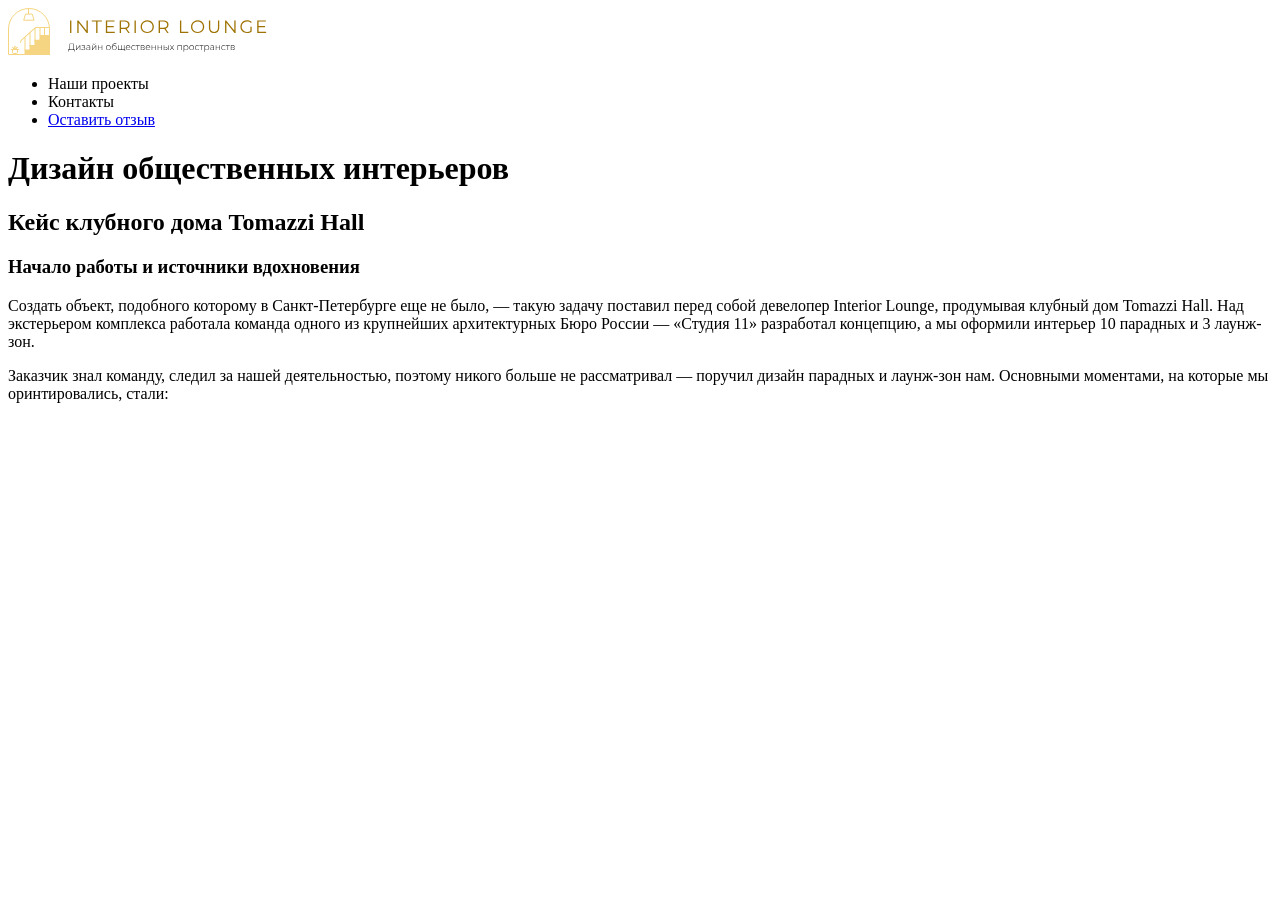
==== progress.html @ b6b1d071 "ДЗ "Работа с текстом"" ====
<!DOCTYPE html>
<html lang="ru">

<head>
  <meta charset="utf-8">
  <title>Заголовок страницы</title>
</head>

<body class="page">
  <header class="page__header header">
    <div class="header__wrapper header-wrapper">
      <img class="header-wrapper__logo" src="./img/Test-work/Group 3.svg" alt="Логотип компании INTERIOR LOUNGE">
      <nav class="header-wrapper__navigation navigation">
        <ul class="navigation__list">
          <li class="navigation__item">Наши проекты</li>
          <li class="navigation__item">Контакты</li>
          <li class="navigation__item">
            <a class="navigation__link" href="#">Оставить отзыв</a>
          </li>
        </ul>
      </nav>
    </div>
  </header>
  <main class="page__main main">
    <div class="main__wrapper">
      <h1>Дизайн общественных интерьеров</h1>
      <h2>Кейс клубного дома Tomazzi Hall</h2>
      <h3>Начало работы и источники вдохновения</h3>
      <p>Создать объект, подобного которому в Санкт-Петербурге еще не было, — такую задачу
        поставил перед собой девелопер Interior Lounge, продумывая клубный дом Tomazzi Hall.
        Над экстерьером комплекса работала команда одного из крупнейших архитектурных
        Бюро России — «Студия 11» разработал концепцию, а мы оформили интерьер 10 парадных и
        3 лаунж-зон.</p>
      <p>Заказчик знал команду, следил за нашей деятельностью, поэтому никого больше не
        рассматривал — поручил дизайн парадных и лаунж-зон нам.
        Основными моментами, на которые мы оринтировались, стали:</p>
    </div>
  </main>
</body>

</html>
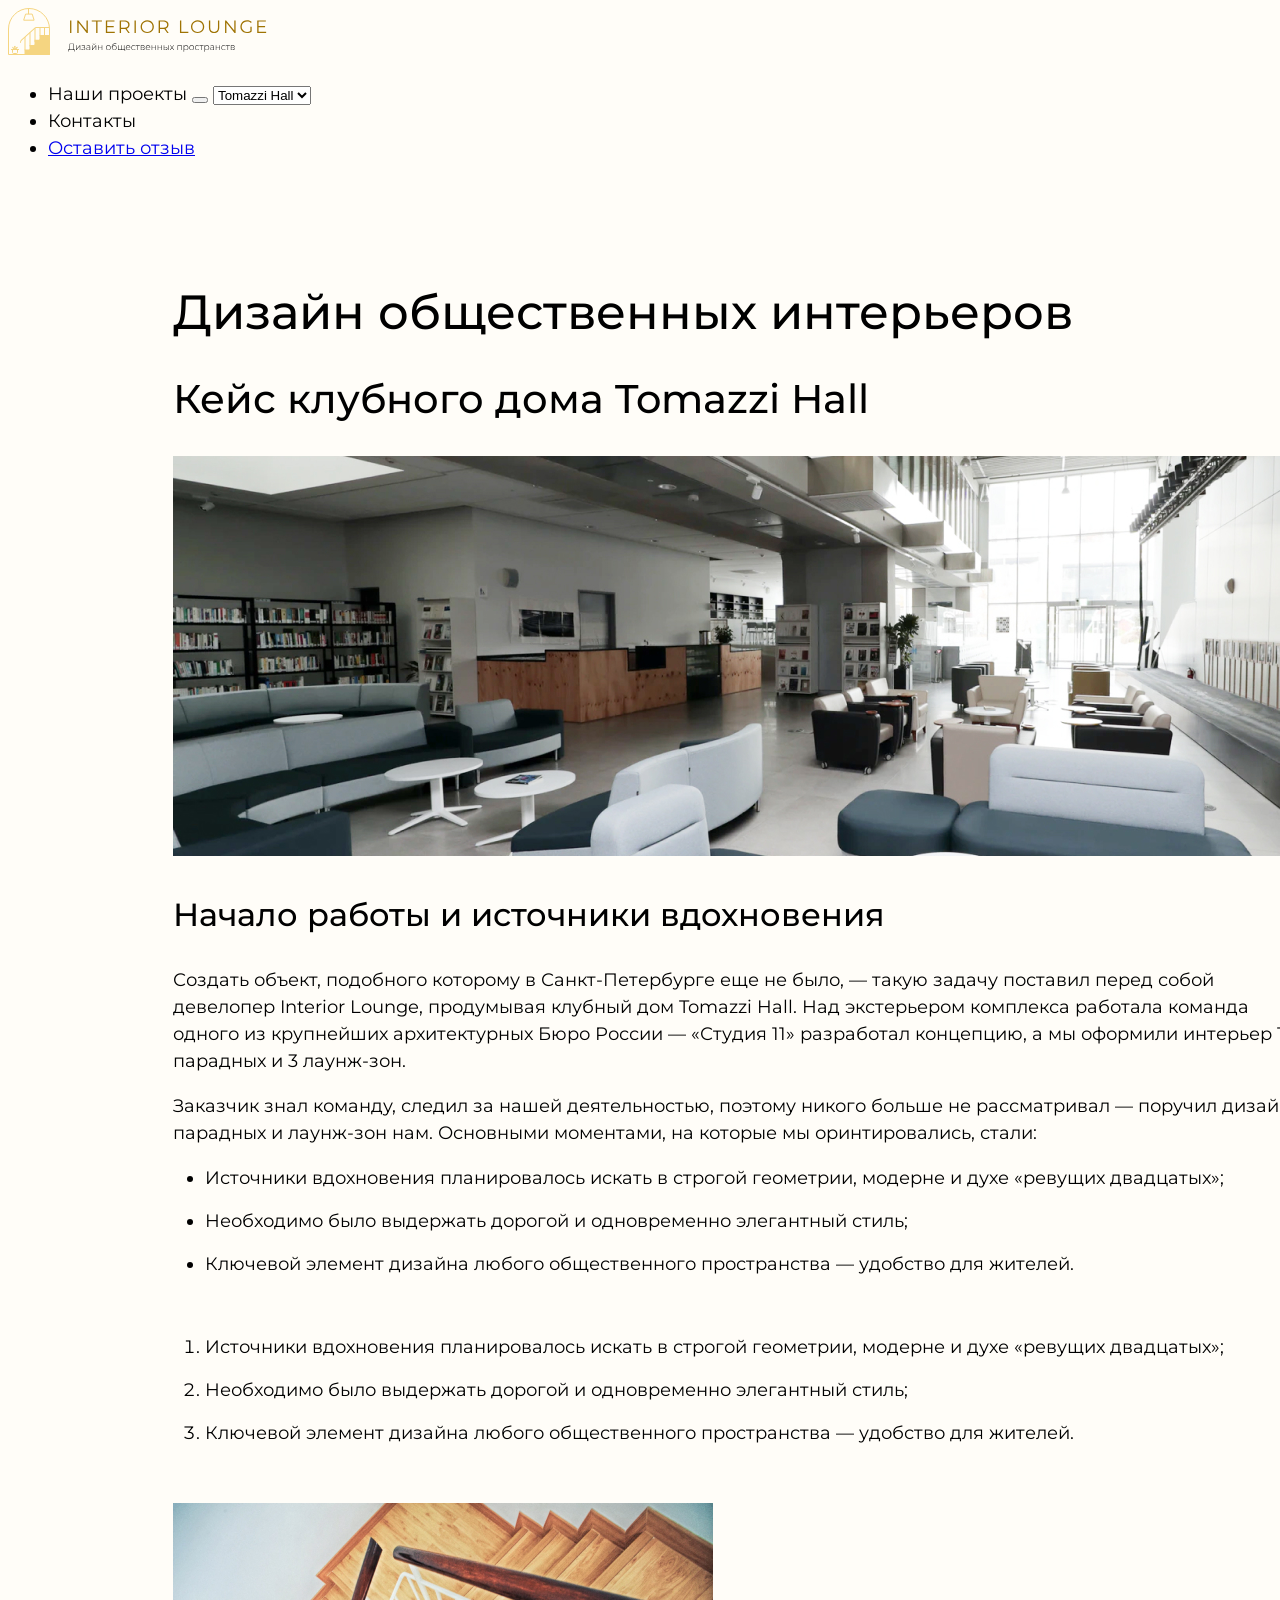
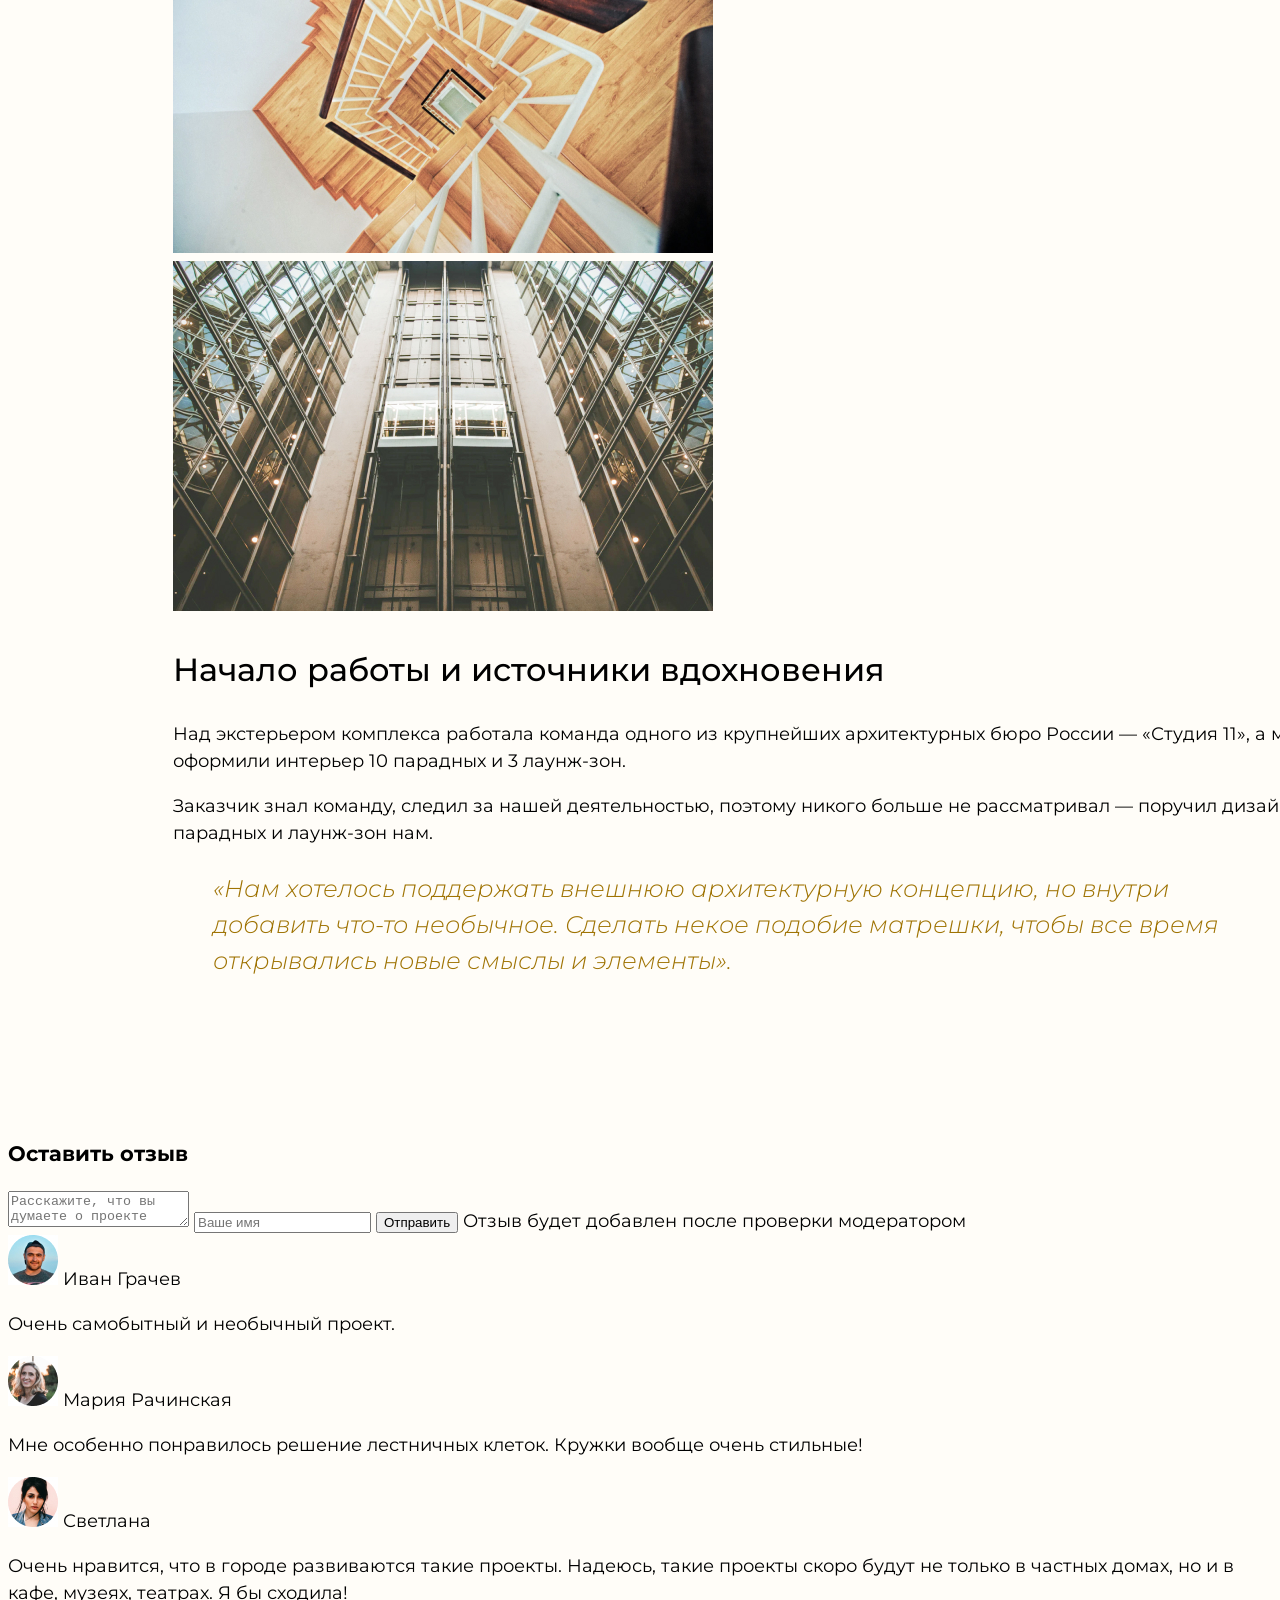
==== commit 16bb1e4e: "Продолжение ДЗ" ====
--- a/progress.html
+++ b/progress.html
@@ -3,16 +3,28 @@
 
 <head>
   <meta charset="utf-8">
+  <link rel="preconnect" href="https://fonts.googleapis.com">
+  <link rel="preconnect" href="https://fonts.gstatic.com" crossorigin>
+  <link href="https://fonts.googleapis.com/css2?family=Montserrat:wght@100..900&display=swap" rel="stylesheet">
+  <link rel="stylesheet" href="css/test.css">
   <title>Заголовок страницы</title>
 </head>
 
 <body class="page">
   <header class="page__header header">
     <div class="header__wrapper header-wrapper">
-      <img class="header-wrapper__logo" src="./img/Test-work/Group 3.svg" alt="Логотип компании INTERIOR LOUNGE">
+      <img class="header-wrapper__logo" src="./img/Test-work/header-logo.svg" alt="Логотип компании INTERIOR LOUNGE">
       <nav class="header-wrapper__navigation navigation">
         <ul class="navigation__list">
-          <li class="navigation__item">Наши проекты</li>
+          <li class="navigation__item select">
+            <span class="select__title">Наши проекты</span>
+            <button class="select__button" type="button"></button>
+            <select>
+              <option>Tomazzi Hall</option>
+              <option>Lounge Hall</option>
+              <option>Astra Hall</option>
+            </select>
+          </li>
           <li class="navigation__item">Контакты</li>
           <li class="navigation__item">
             <a class="navigation__link" href="#">Оставить отзыв</a>
@@ -21,10 +33,13 @@
       </nav>
     </div>
   </header>
-  <main class="page__main main">
-    <div class="main__wrapper">
+  <main class="page__main">
+    <div class="wysiwyg__wrapper">
       <h1>Дизайн общественных интерьеров</h1>
       <h2>Кейс клубного дома Tomazzi Hall</h2>
+      <div class="front-image-wrapper">
+        <img src="./img/Test-work/front-image.jpg" alt="Клубный дом Tomazzi Hall">
+      </div>
       <h3>Начало работы и источники вдохновения</h3>
       <p>Создать объект, подобного которому в Санкт-Петербурге еще не было, — такую задачу
         поставил перед собой девелопер Interior Lounge, продумывая клубный дом Tomazzi Hall.
@@ -34,8 +49,62 @@
       <p>Заказчик знал команду, следил за нашей деятельностью, поэтому никого больше не
         рассматривал — поручил дизайн парадных и лаунж-зон нам.
         Основными моментами, на которые мы оринтировались, стали:</p>
+      <ul>
+        <li>Источники вдохновения планировалось искать в строгой геометрии, модерне и духе «ревущих двадцатых»;</li>
+        <li>Необходимо было выдержать дорогой и одновременно элегантный стиль;</li>
+        <li>Ключевой элемент дизайна любого общественного пространства — удобство для жителей.</li>
+      </ul>
+      <ol>
+        <li>Источники вдохновения планировалось искать в строгой геометрии, модерне и духе «ревущих двадцатых»;</li>
+        <li>Необходимо было выдержать дорогой и одновременно элегантный стиль;</li>
+        <li>Ключевой элемент дизайна любого общественного пространства — удобство для жителей.</li>
+      </ol>
+      <div class="ladder-image-wrapper">
+        <img src="./img/Test-work/ladder.jpg" alt="Деревянная винтовая лестница">
+      </div>
+      <div class="elevator-image-wrapper">
+        <img src="./img/Test-work/elevator.jpg" alt="Движущийся прозрачный лифт">
+      </div>
+      <h3>Начало работы и источники вдохновения</h3>
+      <p>Над экстерьером комплекса работала команда одного из крупнейших архитектурных бюро России — «Студия 11», а мы
+        оформили интерьер 10 парадных и 3 лаунж-зон.</p>
+      <span>Заказчик знал команду, следил за нашей деятельностью, поэтому никого больше не рассматривал — поручил дизайн
+        парадных и лаунж-зон нам.</span>
+      <blockquote>«Нам хотелось поддержать внешнюю архитектурную концепцию, но внутри добавить что-то необычное. Сделать
+        некое подобие матрешки, чтобы все время открывались новые смыслы и элементы». </blockquote>
     </div>
   </main>
+  <footer class="page__footer footer">
+    <h3 class="footer__title">Оставить отзыв </h3>
+    <form class="footer__form form" action="" method="post">
+      <textarea class="form__feedback" placeholder="Расскажите, что вы думаете о проекте"></textarea>
+      <label class="form__label" for="name">
+        <input class="form__input" name="user-name" id="name" type="text" placeholder="Ваше имя">
+      </label>
+      <button class="form__button" type="submit">Отправить</button>
+      <span class="form__explanatory-text">Отзыв будет добавлен после проверки модератором</span>
+    </form>
+    <div class="footer__comments comments">
+      <article class="comments__user user">
+        <img class="user__avatar" src="./img/Test-work/user-one.jpg" alt="Пользователь">
+        <span class="user__name">Иван Грачев</span>
+        <p class="user__comment-text">Очень самобытный и необычный проект.</p>
+      </article>
+      <article class="comments__user user">
+        <img class="user__avatar" src="./img/Test-work/user-two.jpg" alt="Пользователь">
+        <span class="user__name">Мария Рачинская</span>
+        <p class="user__comment-text">Мне особенно понравилось решение лестничных клеток.
+          Кружки вообще очень стильные!</p>
+      </article>
+      <article class="comments__user user">
+        <img class="user__avatar" src="./img/Test-work/user-three.jpg" alt="Пользователь">
+        <span class="user__name">Светлана</span>
+        <p class="user__comment-text">Очень нравится, что в городе развиваются такие проекты. Надеюсь, такие проекты
+          скоро будут не только в частных домах, но и в кафе, музеях, театрах.
+          Я бы сходила!</p>
+      </article>
+    </div>
+  </footer>
 </body>
 
 </html>
--- a/css/test.css
+++ b/css/test.css
@@ -0,0 +1,55 @@
+body {
+  font-family: "Montserrat", "Tahoma", sans-serif;
+  font-weight: 400;
+  font-size: 18px;
+  line-height: 1.5;
+  color: #000000;
+  min-width: 1140px;
+  background-color: #FFFDF8;
+}
+
+.wysiwyg__wrapper {
+  min-width: 1140px;
+  background-color: #FFFDF8;
+  padding: 72px 165px 114px 165px;
+  font-size: 18px;
+  color: #000000;
+}
+
+.wysiwyg__wrapper blockquote {
+  font-weight: 300;
+  font-size: 24px;
+  font-style: italic;
+  color: #9F7303;
+}
+
+.wysiwyg__wrapper h1,
+.wysiwyg__wrapper h2,
+.wysiwyg__wrapper h3 {
+  font-weight: 500;
+  line-height: 1.2;
+}
+
+.wysiwyg__wrapper h1 {
+  font-size: 48px;
+}
+
+.wysiwyg__wrapper h2 {
+  font-size: 40px;
+}
+
+.wysiwyg__wrapper h3 {
+  font-size: 32px;
+}
+
+.wysiwyg__wrapper ol,
+.wysiwyg__wrapper ul {
+  margin: 0;
+  margin-bottom: 56px;
+  margin-left: 32px;
+  padding: 0;
+}
+
+.wysiwyg__wrapper li {
+  margin-bottom: 16px;
+}
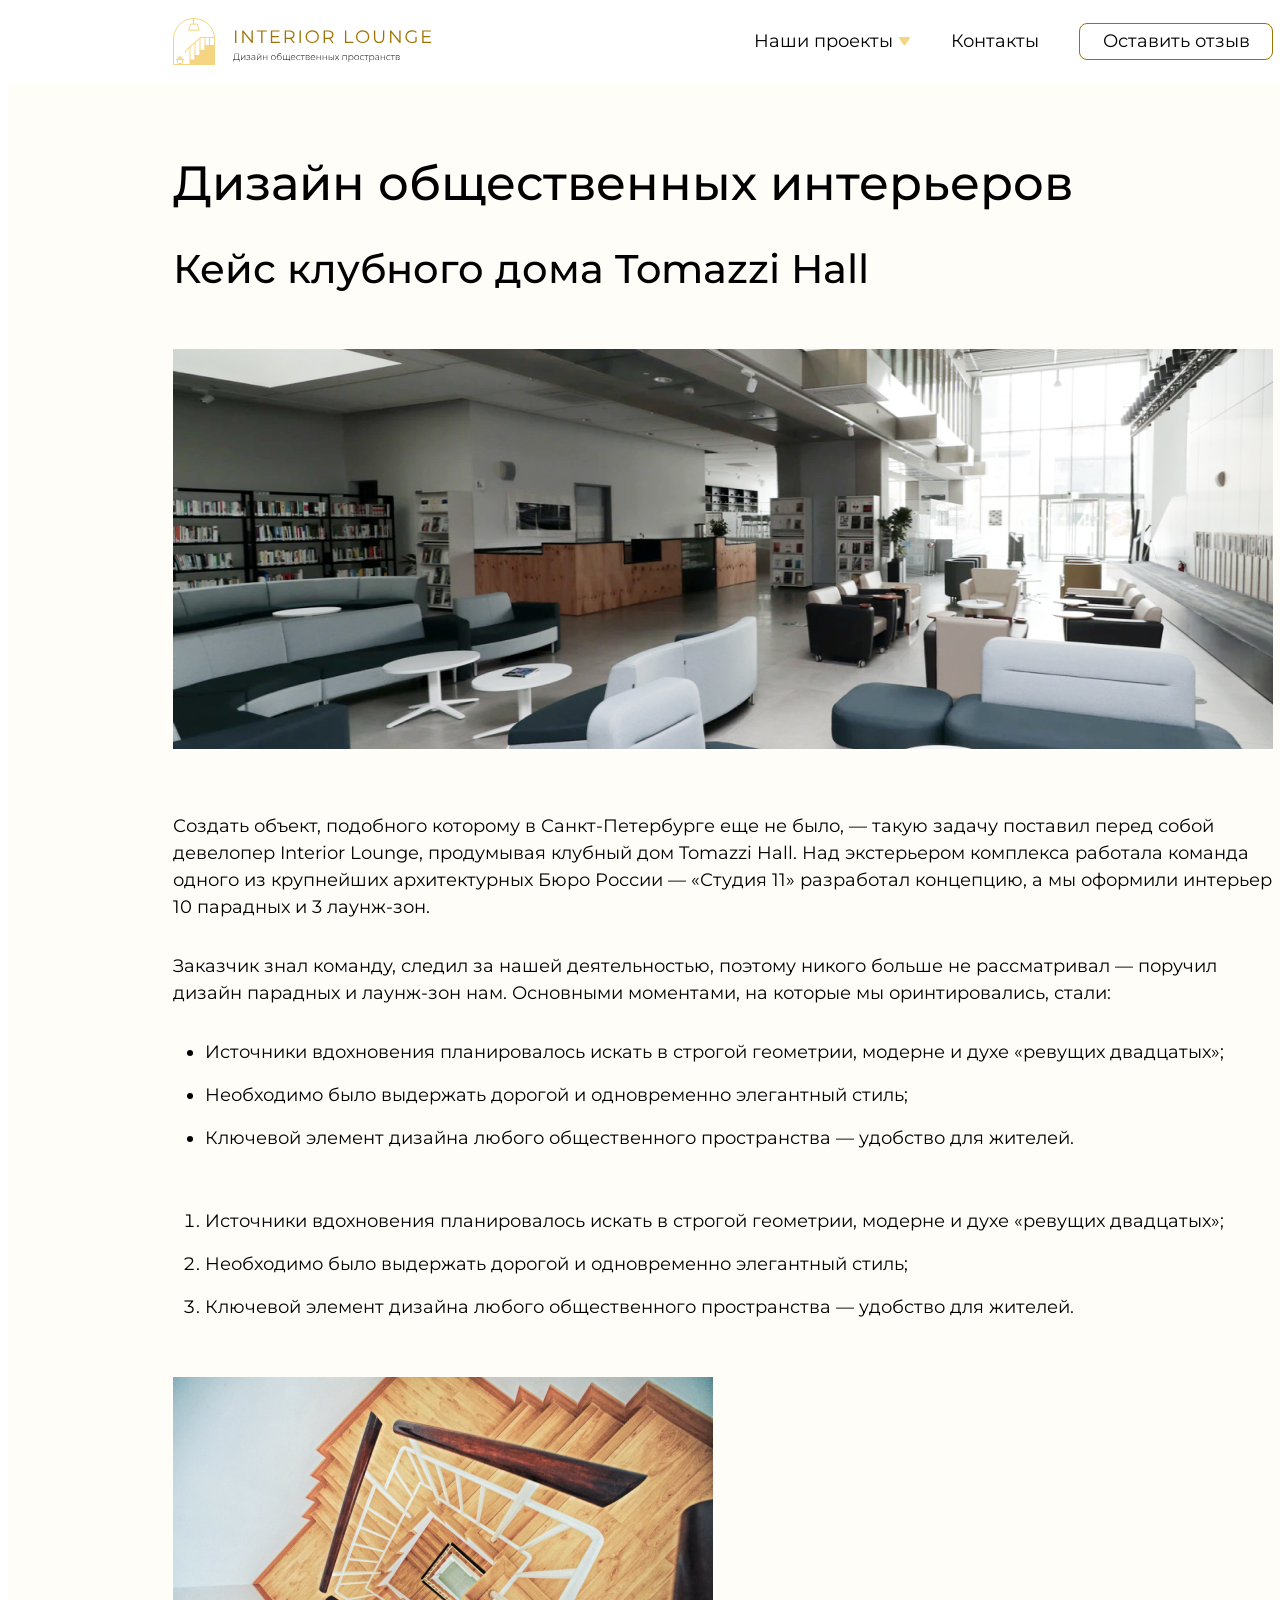
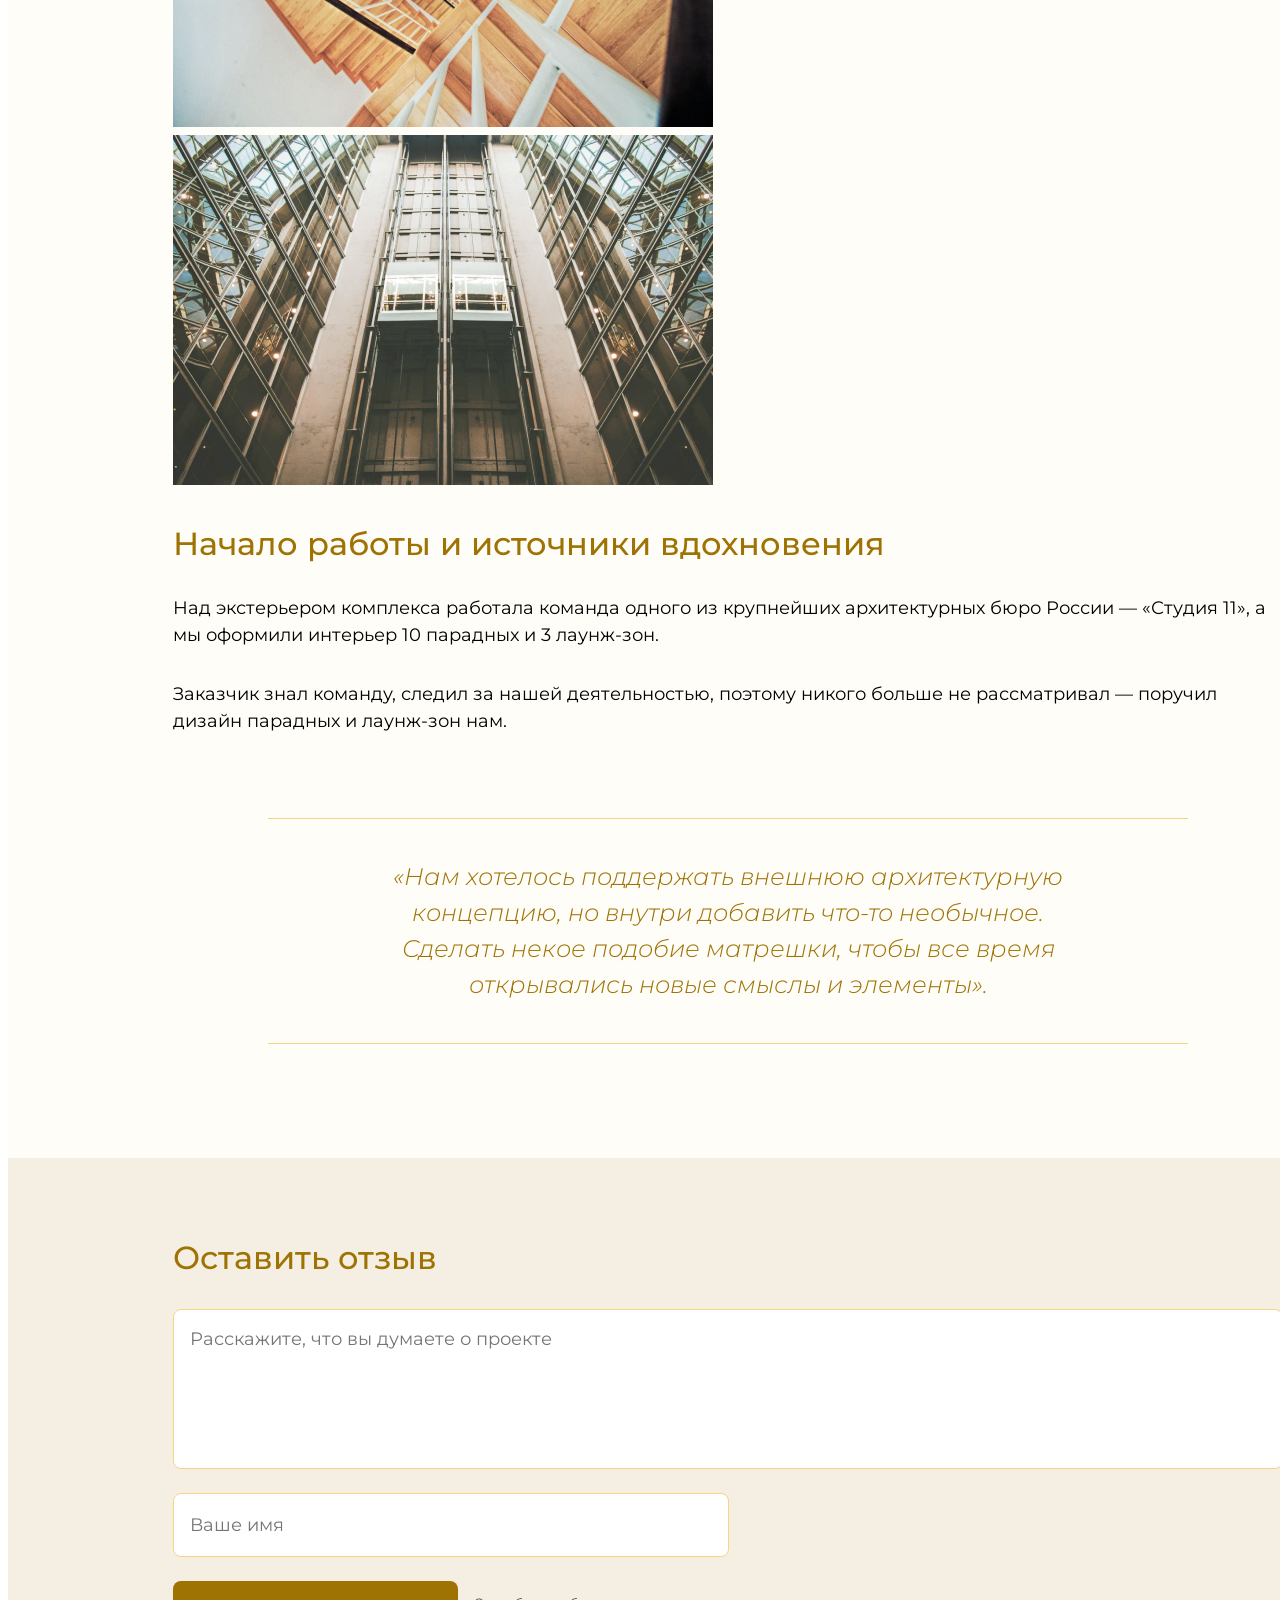
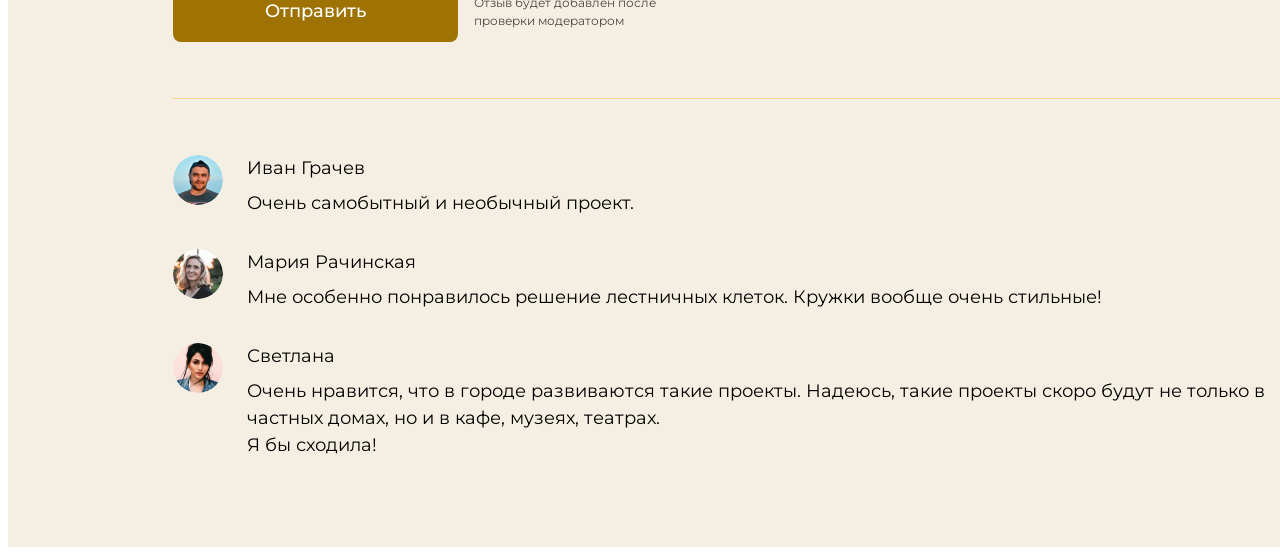
==== commit ed680b1e: "Заканчивает ДЗ по работе с текстом" ====
--- a/progress.html
+++ b/progress.html
@@ -13,17 +13,24 @@
 <body class="page">
   <header class="page__header header">
     <div class="header__wrapper header-wrapper">
-      <img class="header-wrapper__logo" src="./img/Test-work/header-logo.svg" alt="Логотип компании INTERIOR LOUNGE">
+      <img class="header-wrapper__logo" src="./img/Test-work/header-logo.svg" width="262" height="47"
+        alt="Логотип компании INTERIOR LOUNGE">
       <nav class="header-wrapper__navigation navigation">
         <ul class="navigation__list">
           <li class="navigation__item select">
             <span class="select__title">Наши проекты</span>
             <button class="select__button" type="button"></button>
-            <select>
-              <option>Tomazzi Hall</option>
-              <option>Lounge Hall</option>
-              <option>Astra Hall</option>
-            </select>
+            <ul class="select__list hidden">
+              <li class="select__item">
+                <a class="select__link" href="#">Tomazzi Hall</a>
+              </li>
+              <li class="select__item">
+                <a class="select__link" href="#">Lounge Hall</a>
+              </li>
+              <li class="select__item">
+                <a class="select__link" href="#">Astra Hall</a>
+              </li>
+            </ul>
           </li>
           <li class="navigation__item">Контакты</li>
           <li class="navigation__item">
@@ -38,9 +45,8 @@
       <h1>Дизайн общественных интерьеров</h1>
       <h2>Кейс клубного дома Tomazzi Hall</h2>
       <div class="front-image-wrapper">
-        <img src="./img/Test-work/front-image.jpg" alt="Клубный дом Tomazzi Hall">
+        <img src="./img/Test-work/front-image.jpg" width="1100" height="400" alt="Клубный дом Tomazzi Hall">
       </div>
-      <h3>Начало работы и источники вдохновения</h3>
       <p>Создать объект, подобного которому в Санкт-Петербурге еще не было, — такую задачу
         поставил перед собой девелопер Interior Lounge, продумывая клубный дом Tomazzi Hall.
         Над экстерьером комплекса работала команда одного из крупнейших архитектурных
@@ -75,36 +81,38 @@
     </div>
   </main>
   <footer class="page__footer footer">
-    <h3 class="footer__title">Оставить отзыв </h3>
-    <form class="footer__form form" action="" method="post">
-      <textarea class="form__feedback" placeholder="Расскажите, что вы думаете о проекте"></textarea>
-      <label class="form__label" for="name">
+    <div class="footer__wrapper">
+      <h3 class="footer__title">Оставить отзыв </h3>
+      <form class="footer__form form" action="" method="post">
+        <textarea class="form__feedback" placeholder="Расскажите, что вы думаете о проекте"></textarea>
+        <label class="visually-hidden" for="name">Введите Ваше имя</label>
         <input class="form__input" name="user-name" id="name" type="text" placeholder="Ваше имя">
-      </label>
-      <button class="form__button" type="submit">Отправить</button>
-      <span class="form__explanatory-text">Отзыв будет добавлен после проверки модератором</span>
-    </form>
-    <div class="footer__comments comments">
-      <article class="comments__user user">
-        <img class="user__avatar" src="./img/Test-work/user-one.jpg" alt="Пользователь">
-        <span class="user__name">Иван Грачев</span>
-        <p class="user__comment-text">Очень самобытный и необычный проект.</p>
-      </article>
-      <article class="comments__user user">
-        <img class="user__avatar" src="./img/Test-work/user-two.jpg" alt="Пользователь">
-        <span class="user__name">Мария Рачинская</span>
-        <p class="user__comment-text">Мне особенно понравилось решение лестничных клеток.
-          Кружки вообще очень стильные!</p>
-      </article>
-      <article class="comments__user user">
-        <img class="user__avatar" src="./img/Test-work/user-three.jpg" alt="Пользователь">
-        <span class="user__name">Светлана</span>
-        <p class="user__comment-text">Очень нравится, что в городе развиваются такие проекты. Надеюсь, такие проекты
-          скоро будут не только в частных домах, но и в кафе, музеях, театрах.
-          Я бы сходила!</p>
-      </article>
+        <button class="form__button" type="submit">Отправить</button>
+        <span class="form__explanatory-text">Отзыв будет добавлен после проверки модератором</span>
+      </form>
+      <div class="footer__comments comments">
+        <article class="comments__user user">
+          <img class="user__avatar" src="./img/Test-work/user-one.jpg" width="50" height="50" alt="Пользователь">
+          <span class="user__name">Иван Грачев</span>
+          <p class="user__comment-text">Очень самобытный и необычный проект.</p>
+        </article>
+        <article class="comments__user user">
+          <img class="user__avatar" src="./img/Test-work/user-two.jpg" width="50" height="50" alt="Пользователь">
+          <span class="user__name">Мария Рачинская</span>
+          <p class="user__comment-text">Мне особенно понравилось решение лестничных клеток.
+            Кружки вообще очень стильные!</p>
+        </article>
+        <article class="comments__user user">
+          <img class="user__avatar" src="./img/Test-work/user-three.jpg" width="50" height="50" alt="Пользователь">
+          <span class="user__name">Светлана</span>
+          <p class="user__comment-text">Очень нравится, что в городе развиваются такие проекты. Надеюсь, такие проекты
+            скоро будут не только в частных домах, но и в кафе, музеях, театрах.<br>
+            Я бы сходила!</p>
+        </article>
+      </div>
     </div>
   </footer>
+  <script src="js/test-work.js"></script>
 </body>
 
 </html>
--- a/css/test.css
+++ b/css/test.css
@@ -4,12 +4,12 @@
   font-size: 18px;
   line-height: 1.5;
   color: #000000;
-  min-width: 1140px;
-  background-color: #FFFDF8;
+  width: 1440px;
+  background-color: #FFFFFF;
 }
 
 .wysiwyg__wrapper {
-  min-width: 1140px;
+  width: 1110px;
   background-color: #FFFDF8;
   padding: 72px 165px 114px 165px;
   font-size: 18px;
@@ -17,10 +17,17 @@
 }
 
 .wysiwyg__wrapper blockquote {
+  width: 920px;
+  text-align: center;
+  margin: 83px auto 0 auto;
+  padding: 40px 97px;
   font-weight: 300;
   font-size: 24px;
   font-style: italic;
   color: #9F7303;
+  box-sizing: border-box;
+  border-top: 1px solid #F5D581;
+  border-bottom: 1px solid #F5D581;
 }
 
 .wysiwyg__wrapper h1,
@@ -31,14 +38,19 @@
 }
 
 .wysiwyg__wrapper h1 {
+  margin: 0;
+  margin-bottom: 32px;
   font-size: 48px;
 }
 
 .wysiwyg__wrapper h2 {
+  margin: 0;
+  margin-bottom: 32px;
   font-size: 40px;
 }
 
 .wysiwyg__wrapper h3 {
+  color: #9F7303;
   font-size: 32px;
 }
 
@@ -53,3 +65,217 @@
 .wysiwyg__wrapper li {
   margin-bottom: 16px;
 }
+
+.wysiwyg__wrapper p {
+  margin: 0;
+  margin-bottom: 32px;
+}
+
+.visually-hidden {
+  position: fixed;
+  transform: scale(0);
+}
+
+.header__wrapper {
+  width: 1100px;
+  display: flex;
+  padding: 10px 165px 18px 165px;
+}
+
+.header-wrapper__logo {
+  margin-right: auto;
+}
+
+.header-wrapper__navigation {
+  display: flex;
+  justify-content: center;
+  align-items: center;
+}
+
+.navigation__list {
+  margin: 0;
+  padding: 0;
+  list-style: none;
+  display: flex;
+  align-items: flex-end;
+  gap: 40px;
+}
+
+.select {
+  display: grid;
+  grid-template-columns: 1fr 13px;
+  column-gap: 5px;
+}
+
+.select__list {
+  width: 200px;
+  margin: 0;
+  padding: 24px 0 32px 16px;
+  list-style: none;
+  position: absolute;
+  top: 62px;
+  box-shadow: 0 0 2px rgba(97, 97, 97, 0.18);
+  display: flex;
+  flex-direction: column;
+  gap: 24px;
+  background-color: #FFFFFF;
+  box-sizing: border-box;
+}
+
+.select__item {
+  line-height: 1.2;
+}
+
+.select__link {
+  line-height: 1.2;
+  color: inherit;
+  text-decoration: none;
+}
+
+.select__link:hover {
+  color: #9F7303;
+}
+
+.hidden {
+  display: none;
+}
+
+.select__button {
+  cursor: pointer;
+  border: transparent;
+  background-color: inherit;
+  background-image: url(../img/Test-work/select-button.svg);
+  background-repeat: no-repeat;
+  background-position: 50% 50%;
+}
+
+.navigation__link {
+  color: inherit;
+  text-decoration: none;
+  padding: 6px 22px 7px 23px;
+  border: 1px solid #9F7303;
+  border-radius: 8px;
+  background-color: transparent;
+}
+
+.navigation__link:hover {
+  background-color: #FFFDF8;
+}
+
+.navigation__link:active {
+  background-color: #FFF7E3;
+}
+
+.front-image-wrapper {
+  padding: 24px 0 56px 0;
+}
+
+footer {
+  background-color: #F4EFE2;
+  padding: 81px 165px 88px;
+}
+
+.footer__wrapper {
+  width: 1110px;
+}
+
+.footer__title {
+  font-size: 32px;
+  line-height: 1.2;
+  font-weight: 500;
+  color: #9F7303;
+  margin: 0;
+  margin-bottom: 32px;
+}
+
+.footer__form {
+  display: grid;
+  grid-template-columns: 285px 255px 1fr;
+  column-gap: 16px;
+  row-gap: 24px;
+  padding-bottom: 56px;
+  margin-bottom: 56px;
+  border-bottom: 1px solid #F5D581;
+}
+
+.form__feedback,
+.form__input,
+.form__button {
+  font: inherit;
+  font-size: inherit;
+  line-height: inherit;
+  font-weight: inherit;
+  padding: 16px;
+  border: 1px solid #F5D581;
+  border-radius: 8px;
+  box-sizing: border-box;
+}
+
+.form__feedback {
+  grid-column: 1 / -1;
+  resize: none;
+  min-height: 160px;
+}
+
+.form__input {
+  grid-column: 1 / 3;
+  min-height: 64px;
+}
+
+.form__button {
+  grid-column: 1 / 2;
+  font-weight: 500;
+  color: #FFFFFF;
+  background-color: #9F7303;
+  padding: 17px 16px 17px;
+  cursor: pointer;
+  border: transparent;
+}
+
+.form__button:hover {
+  background-color: #856103;
+}
+
+.form__button:active {
+  background-color: #684C05;
+}
+
+.form__explanatory-text {
+  width: 225px;
+  grid-column: 2 / 3;
+  font-size: 12px;
+  opacity: 0.7;
+  display: flex;
+  align-items: center;
+  justify-content: flex-start;
+}
+
+.footer__comments {
+  display: flex;
+  flex-direction: column;
+  gap: 32px;
+}
+
+.comments__user {
+  display: grid;
+  grid-template-columns: 50px 1fr;
+  column-gap: 24px;
+  row-gap: 8px;
+}
+
+.user__avatar {
+  grid-column: 1 / 2;
+  grid-row: 1 / 3;
+  border-radius: 50%;
+}
+
+.user__name {
+  grid-column: 2 / 3;
+  grid-row: 1 / 2;
+}
+
+.user__comment-text {
+  margin: 0;
+  grid-column: 2 / 3;
+  grid-row: 2 / 3;
+}
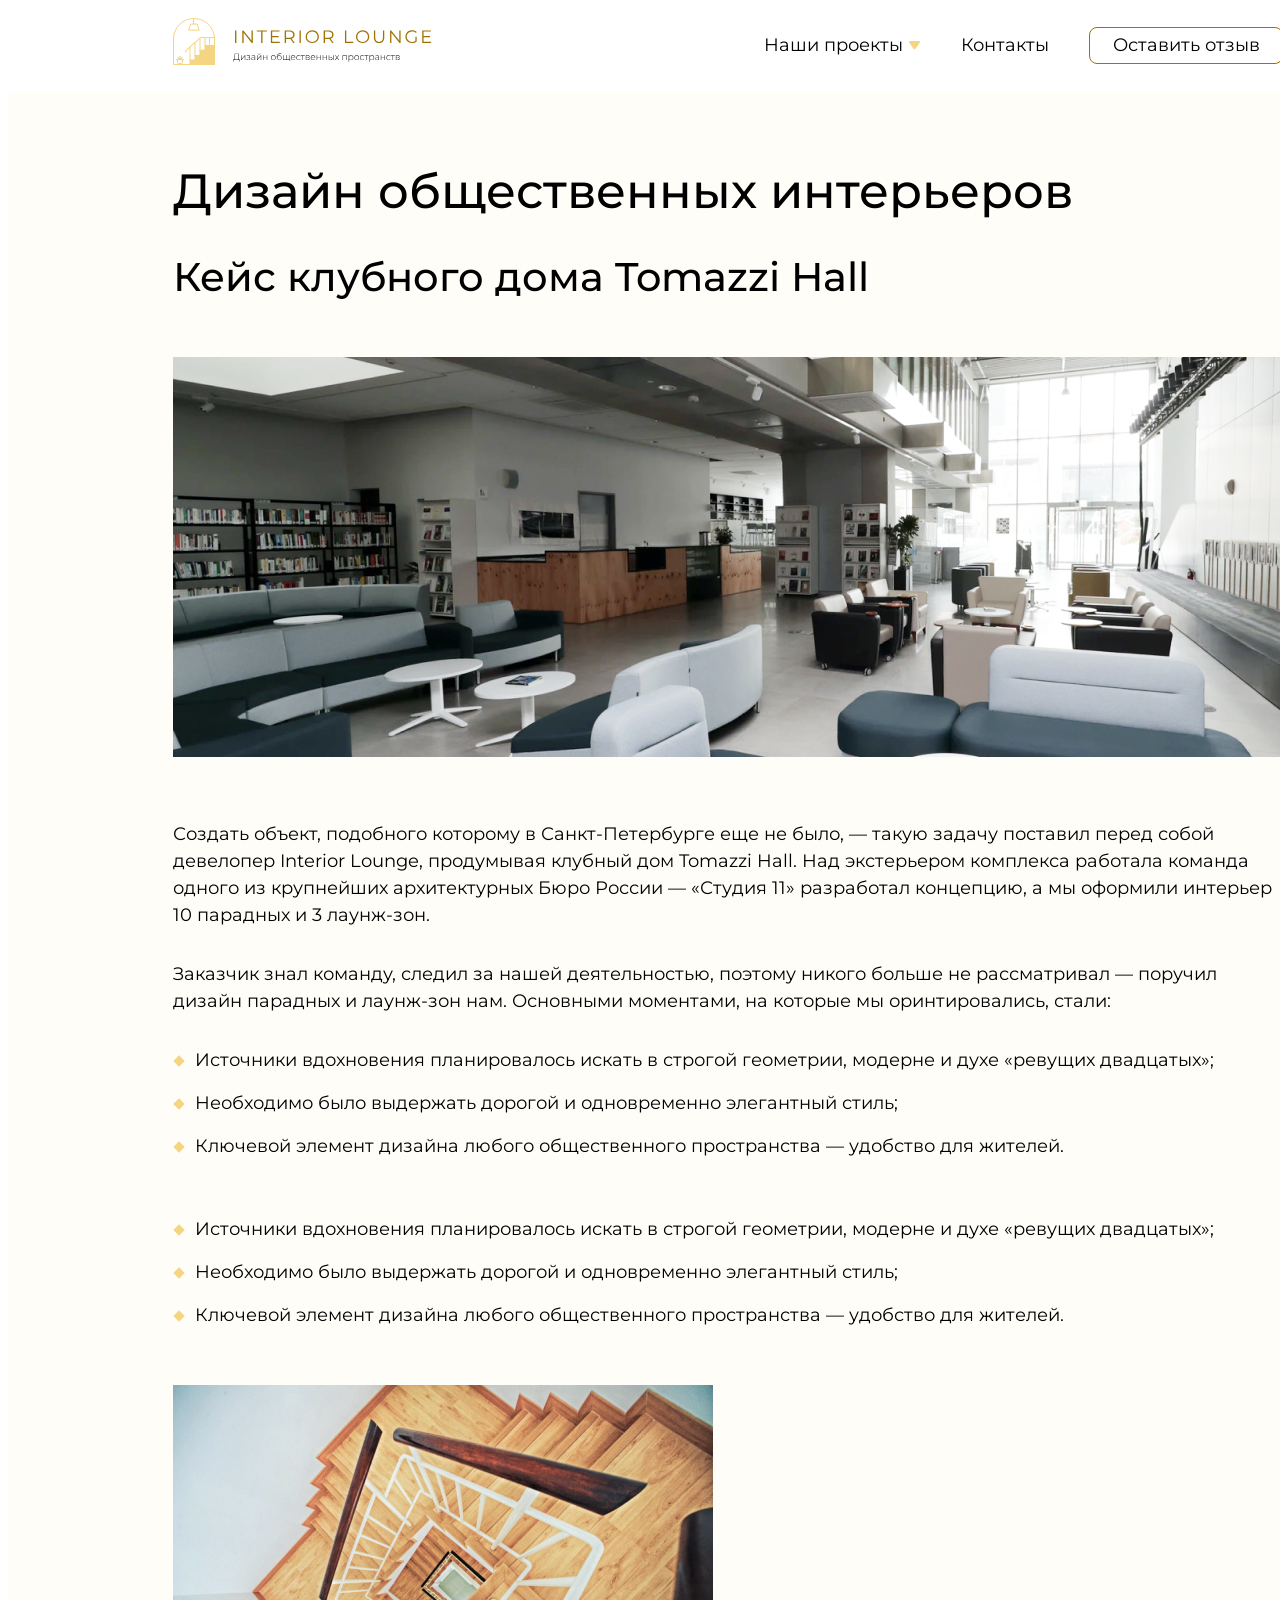
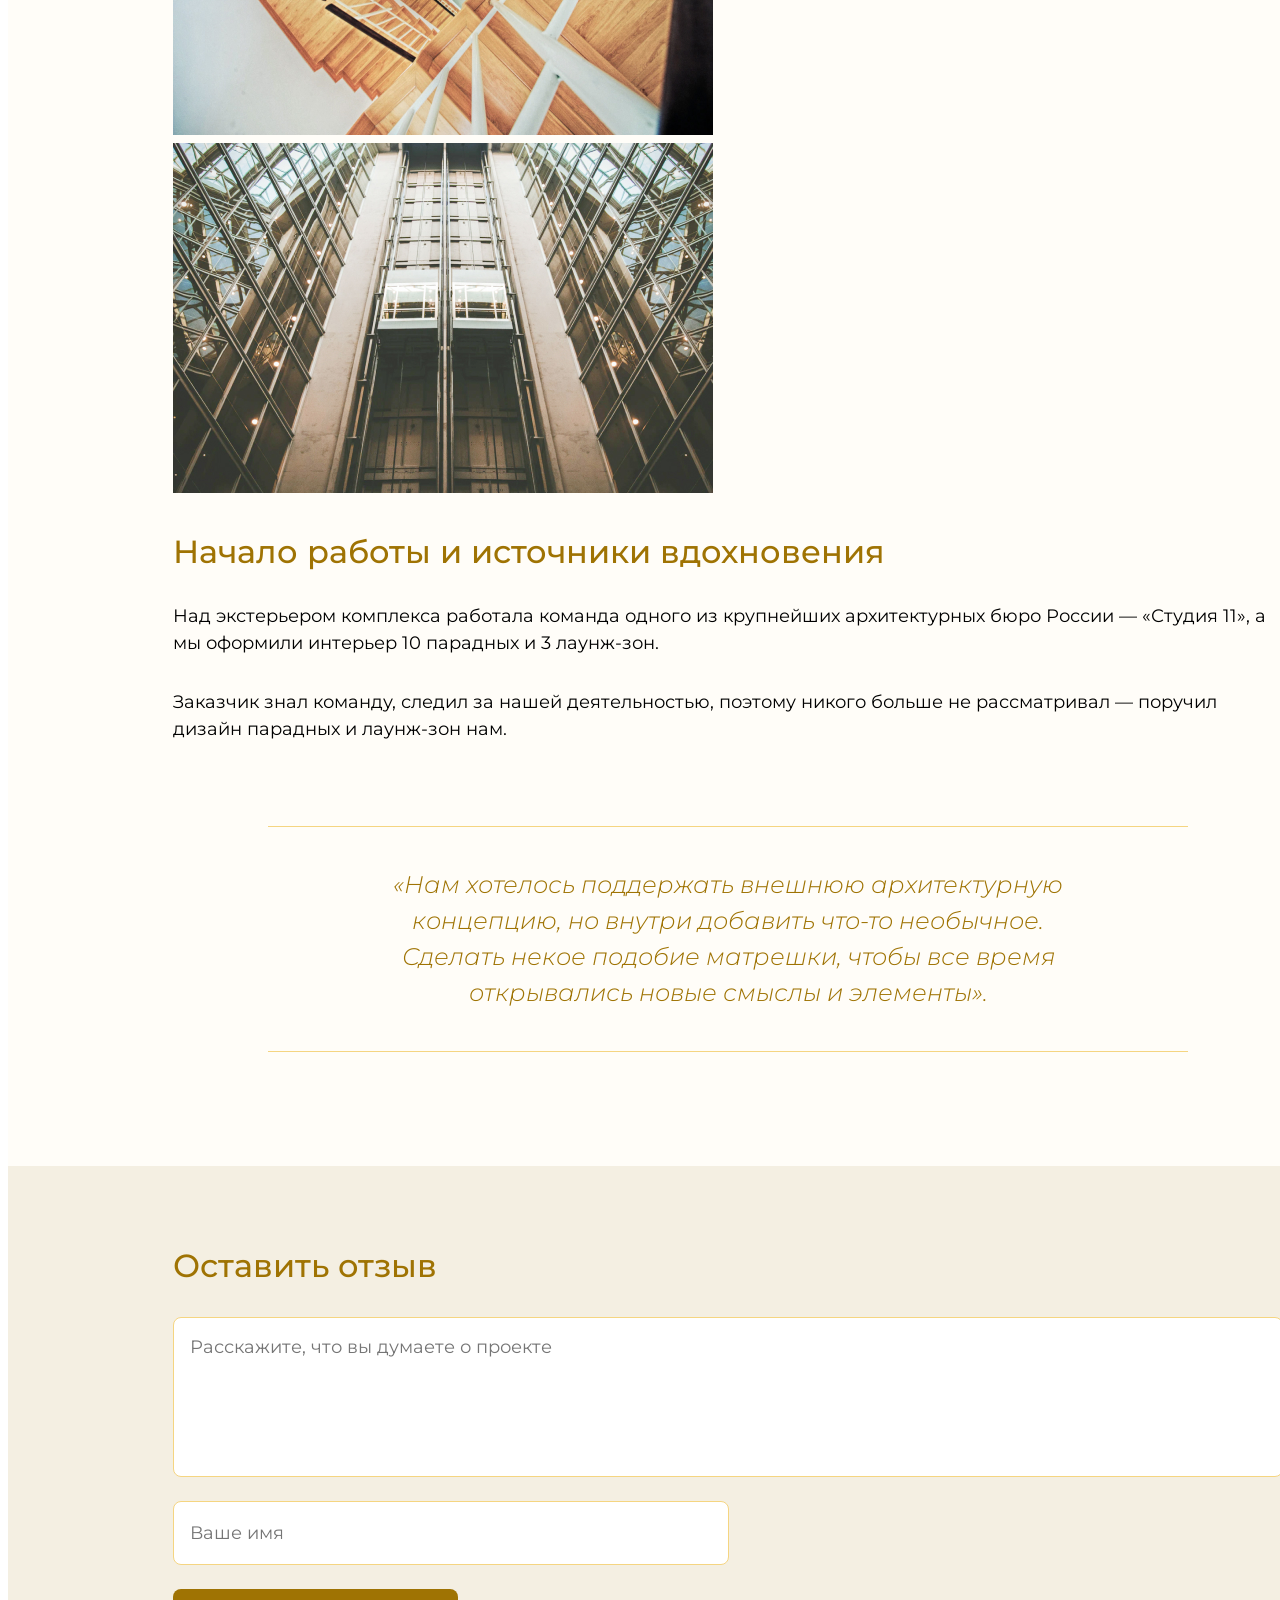
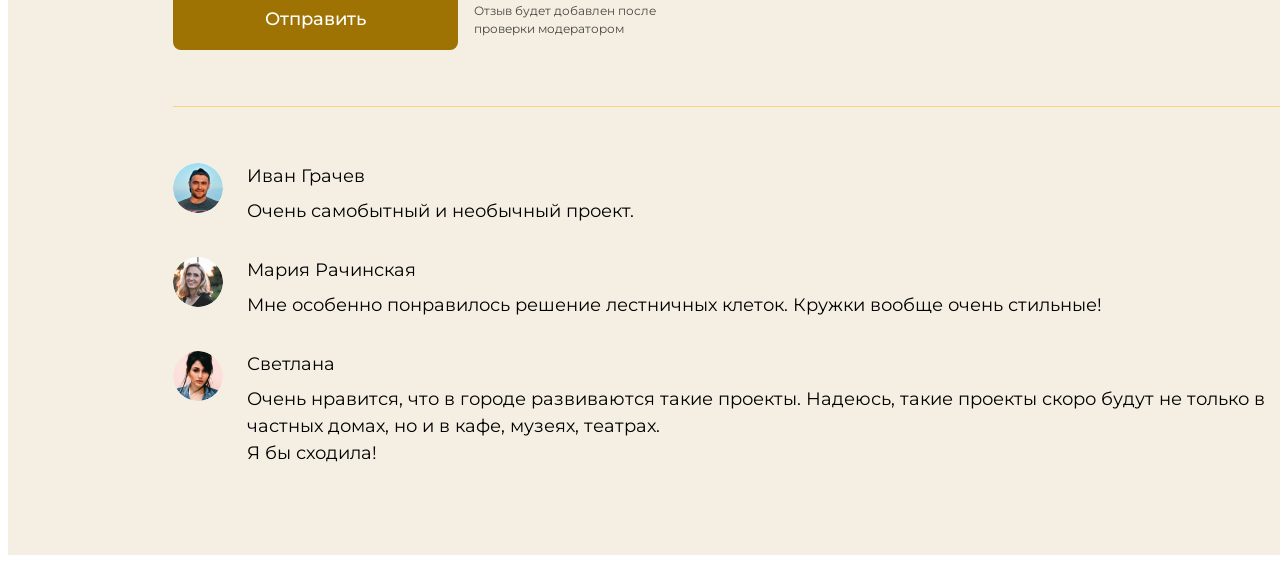
==== commit 9dfd0374: "Дорабатывает после проверки авторского решения" ====
--- a/progress.html
+++ b/progress.html
@@ -11,107 +11,112 @@
 </head>
 
 <body class="page">
-  <header class="page__header header">
-    <div class="header__wrapper header-wrapper">
-      <img class="header-wrapper__logo" src="./img/Test-work/header-logo.svg" width="262" height="47"
-        alt="Логотип компании INTERIOR LOUNGE">
-      <nav class="header-wrapper__navigation navigation">
-        <ul class="navigation__list">
-          <li class="navigation__item select">
-            <span class="select__title">Наши проекты</span>
-            <button class="select__button" type="button"></button>
-            <ul class="select__list hidden">
-              <li class="select__item">
-                <a class="select__link" href="#">Tomazzi Hall</a>
-              </li>
-              <li class="select__item">
-                <a class="select__link" href="#">Lounge Hall</a>
-              </li>
-              <li class="select__item">
-                <a class="select__link" href="#">Astra Hall</a>
-              </li>
-            </ul>
-          </li>
-          <li class="navigation__item">Контакты</li>
-          <li class="navigation__item">
-            <a class="navigation__link" href="#">Оставить отзыв</a>
-          </li>
+  <div class="page__wrapper">
+    <header class="page__header header">
+      <div class="header__wrapper header-wrapper">
+        <a class="header-wrapper__link" href="progress.html"><img class="header-wrapper__logo"
+            src="./img/Test-work/header-logo.svg" width="262" height="47" alt="Логотип компании INTERIOR LOUNGE">
+        </a>
+        <nav class="header-wrapper__navigation navigation">
+          <ul class="navigation__list">
+            <li class="navigation__item select">
+              <span class="select__title">Наши проекты</span>
+              <button class="select__button" type="button"></button>
+              <ul class="select__list hidden">
+                <li class="select__item">
+                  <a class="select__link" href="#">Tomazzi Hall</a>
+                </li>
+                <li class="select__item">
+                  <a class="select__link" href="#">Lounge Hall</a>
+                </li>
+                <li class="select__item">
+                  <a class="select__link" href="#">Astra Hall</a>
+                </li>
+              </ul>
+            </li>
+            <li class="navigation__item">Контакты</li>
+            <li class="navigation__item navigation-link">
+              <a class="navigation__link" href="#">Оставить отзыв</a>
+            </li>
+          </ul>
+        </nav>
+      </div>
+    </header>
+    <main class="page__main">
+      <div class="wysiwyg__wrapper">
+        <h1>Дизайн общественных интерьеров</h1>
+        <h2>Кейс клубного дома Tomazzi Hall</h2>
+        <div class="front-image-wrapper">
+          <img src="./img/Test-work/front-image.jpg" width="1110" height="400" alt="Клубный дом Tomazzi Hall">
+        </div>
+        <p>Создать объект, подобного которому в Санкт-Петербурге еще не было, — такую задачу
+          поставил перед собой девелопер Interior Lounge, продумывая клубный дом Tomazzi Hall.
+          Над экстерьером комплекса работала команда одного из крупнейших архитектурных
+          Бюро России — «Студия 11» разработал концепцию, а мы оформили интерьер 10 парадных и
+          3 лаунж-зон.</p>
+        <p>Заказчик знал команду, следил за нашей деятельностью, поэтому никого больше не
+          рассматривал — поручил дизайн парадных и лаунж-зон нам.
+          Основными моментами, на которые мы оринтировались, стали:</p>
+        <ul>
+          <li>Источники вдохновения планировалось искать в строгой геометрии, модерне и духе «ревущих двадцатых»;</li>
+          <li>Необходимо было выдержать дорогой и одновременно элегантный стиль;</li>
+          <li>Ключевой элемент дизайна любого общественного пространства — удобство для жителей.</li>
         </ul>
-      </nav>
-    </div>
-  </header>
-  <main class="page__main">
-    <div class="wysiwyg__wrapper">
-      <h1>Дизайн общественных интерьеров</h1>
-      <h2>Кейс клубного дома Tomazzi Hall</h2>
-      <div class="front-image-wrapper">
-        <img src="./img/Test-work/front-image.jpg" width="1100" height="400" alt="Клубный дом Tomazzi Hall">
+        <ol>
+          <li>Источники вдохновения планировалось искать в строгой геометрии, модерне и духе «ревущих двадцатых»;</li>
+          <li>Необходимо было выдержать дорогой и одновременно элегантный стиль;</li>
+          <li>Ключевой элемент дизайна любого общественного пространства — удобство для жителей.</li>
+        </ol>
+        <div class="ladder-image-wrapper">
+          <img src="./img/Test-work/ladder.jpg" alt="Деревянная винтовая лестница">
+        </div>
+        <div class="elevator-image-wrapper">
+          <img src="./img/Test-work/elevator.jpg" alt="Движущийся прозрачный лифт">
+        </div>
+        <h3>Начало работы и источники вдохновения</h3>
+        <p>Над экстерьером комплекса работала команда одного из крупнейших архитектурных бюро России — «Студия 11», а мы
+          оформили интерьер 10 парадных и 3 лаунж-зон.</p>
+        <span>Заказчик знал команду, следил за нашей деятельностью, поэтому никого больше не рассматривал — поручил
+          дизайн
+          парадных и лаунж-зон нам.</span>
+        <blockquote>«Нам хотелось поддержать внешнюю архитектурную концепцию, но внутри добавить что-то необычное.
+          Сделать
+          некое подобие матрешки, чтобы все время открывались новые смыслы и элементы». </blockquote>
       </div>
-      <p>Создать объект, подобного которому в Санкт-Петербурге еще не было, — такую задачу
-        поставил перед собой девелопер Interior Lounge, продумывая клубный дом Tomazzi Hall.
-        Над экстерьером комплекса работала команда одного из крупнейших архитектурных
-        Бюро России — «Студия 11» разработал концепцию, а мы оформили интерьер 10 парадных и
-        3 лаунж-зон.</p>
-      <p>Заказчик знал команду, следил за нашей деятельностью, поэтому никого больше не
-        рассматривал — поручил дизайн парадных и лаунж-зон нам.
-        Основными моментами, на которые мы оринтировались, стали:</p>
-      <ul>
-        <li>Источники вдохновения планировалось искать в строгой геометрии, модерне и духе «ревущих двадцатых»;</li>
-        <li>Необходимо было выдержать дорогой и одновременно элегантный стиль;</li>
-        <li>Ключевой элемент дизайна любого общественного пространства — удобство для жителей.</li>
-      </ul>
-      <ol>
-        <li>Источники вдохновения планировалось искать в строгой геометрии, модерне и духе «ревущих двадцатых»;</li>
-        <li>Необходимо было выдержать дорогой и одновременно элегантный стиль;</li>
-        <li>Ключевой элемент дизайна любого общественного пространства — удобство для жителей.</li>
-      </ol>
-      <div class="ladder-image-wrapper">
-        <img src="./img/Test-work/ladder.jpg" alt="Деревянная винтовая лестница">
+    </main>
+    <footer class="page__footer footer">
+      <div class="footer__wrapper">
+        <h3 class="footer__title">Оставить отзыв </h3>
+        <form class="footer__form form" action="" method="post">
+          <textarea class="form__feedback" placeholder="Расскажите, что вы думаете о проекте"></textarea>
+          <label class="visually-hidden" for="name">Введите Ваше имя</label>
+          <input class="form__input" name="user-name" id="name" type="text" placeholder="Ваше имя">
+          <button class="form__button" type="submit">Отправить</button>
+          <span class="form__explanatory-text">Отзыв будет добавлен после проверки модератором</span>
+        </form>
+        <div class="footer__comments comments">
+          <article class="comments__user user">
+            <img class="user__avatar" src="./img/Test-work/user-one.jpg" width="50" height="50" alt="Пользователь">
+            <span class="user__name">Иван Грачев</span>
+            <p class="user__comment-text">Очень самобытный и необычный проект.</p>
+          </article>
+          <article class="comments__user user">
+            <img class="user__avatar" src="./img/Test-work/user-two.jpg" width="50" height="50" alt="Пользователь">
+            <span class="user__name">Мария Рачинская</span>
+            <p class="user__comment-text">Мне особенно понравилось решение лестничных клеток.
+              Кружки вообще очень стильные!</p>
+          </article>
+          <article class="comments__user user">
+            <img class="user__avatar" src="./img/Test-work/user-three.jpg" width="50" height="50" alt="Пользователь">
+            <span class="user__name">Светлана</span>
+            <p class="user__comment-text">Очень нравится, что в городе развиваются такие проекты. Надеюсь, такие проекты
+              скоро будут не только в частных домах, но и в кафе, музеях, театрах.<br>
+              Я бы сходила!</p>
+          </article>
+        </div>
       </div>
-      <div class="elevator-image-wrapper">
-        <img src="./img/Test-work/elevator.jpg" alt="Движущийся прозрачный лифт">
-      </div>
-      <h3>Начало работы и источники вдохновения</h3>
-      <p>Над экстерьером комплекса работала команда одного из крупнейших архитектурных бюро России — «Студия 11», а мы
-        оформили интерьер 10 парадных и 3 лаунж-зон.</p>
-      <span>Заказчик знал команду, следил за нашей деятельностью, поэтому никого больше не рассматривал — поручил дизайн
-        парадных и лаунж-зон нам.</span>
-      <blockquote>«Нам хотелось поддержать внешнюю архитектурную концепцию, но внутри добавить что-то необычное. Сделать
-        некое подобие матрешки, чтобы все время открывались новые смыслы и элементы». </blockquote>
-    </div>
-  </main>
-  <footer class="page__footer footer">
-    <div class="footer__wrapper">
-      <h3 class="footer__title">Оставить отзыв </h3>
-      <form class="footer__form form" action="" method="post">
-        <textarea class="form__feedback" placeholder="Расскажите, что вы думаете о проекте"></textarea>
-        <label class="visually-hidden" for="name">Введите Ваше имя</label>
-        <input class="form__input" name="user-name" id="name" type="text" placeholder="Ваше имя">
-        <button class="form__button" type="submit">Отправить</button>
-        <span class="form__explanatory-text">Отзыв будет добавлен после проверки модератором</span>
-      </form>
-      <div class="footer__comments comments">
-        <article class="comments__user user">
-          <img class="user__avatar" src="./img/Test-work/user-one.jpg" width="50" height="50" alt="Пользователь">
-          <span class="user__name">Иван Грачев</span>
-          <p class="user__comment-text">Очень самобытный и необычный проект.</p>
-        </article>
-        <article class="comments__user user">
-          <img class="user__avatar" src="./img/Test-work/user-two.jpg" width="50" height="50" alt="Пользователь">
-          <span class="user__name">Мария Рачинская</span>
-          <p class="user__comment-text">Мне особенно понравилось решение лестничных клеток.
-            Кружки вообще очень стильные!</p>
-        </article>
-        <article class="comments__user user">
-          <img class="user__avatar" src="./img/Test-work/user-three.jpg" width="50" height="50" alt="Пользователь">
-          <span class="user__name">Светлана</span>
-          <p class="user__comment-text">Очень нравится, что в городе развиваются такие проекты. Надеюсь, такие проекты
-            скоро будут не только в частных домах, но и в кафе, музеях, театрах.<br>
-            Я бы сходила!</p>
-        </article>
-      </div>
-    </div>
-  </footer>
+    </footer>
+  </div>
   <script src="js/test-work.js"></script>
 </body>
 
--- a/css/test.css
+++ b/css/test.css
@@ -11,7 +11,7 @@
 .wysiwyg__wrapper {
   width: 1110px;
   background-color: #FFFDF8;
-  padding: 72px 165px 114px 165px;
+  padding: 72px 165px 31px 165px;
   font-size: 18px;
   color: #000000;
 }
@@ -19,7 +19,7 @@
 .wysiwyg__wrapper blockquote {
   width: 920px;
   text-align: center;
-  margin: 83px auto 0 auto;
+  margin: 83px auto;
   padding: 40px 97px;
   font-weight: 300;
   font-size: 24px;
@@ -58,12 +58,26 @@
 .wysiwyg__wrapper ul {
   margin: 0;
   margin-bottom: 56px;
-  margin-left: 32px;
   padding: 0;
+  padding-left: 22px;
 }
 
 .wysiwyg__wrapper li {
   margin-bottom: 16px;
+  position: relative;
+  list-style: none;
+}
+
+.wysiwyg__wrapper li::after {
+  content: "";
+  height: 8px;
+  width: 8px;
+  background: #f5d581;
+  display: block;
+  position: absolute;
+  transform: rotate(45deg);
+  top: 10px;
+  left: -20px;
 }
 
 .wysiwyg__wrapper p {
@@ -76,13 +90,20 @@
   transform: scale(0);
 }
 
+.page__wrapper {
+  display: flex;
+  flex-direction: column;
+  justify-content: center;
+  align-items: center;
+}
+
 .header__wrapper {
-  width: 1100px;
+  width: 1110px;
   display: flex;
   padding: 10px 165px 18px 165px;
 }
 
-.header-wrapper__logo {
+.header-wrapper__link {
   margin-right: auto;
 }
 
